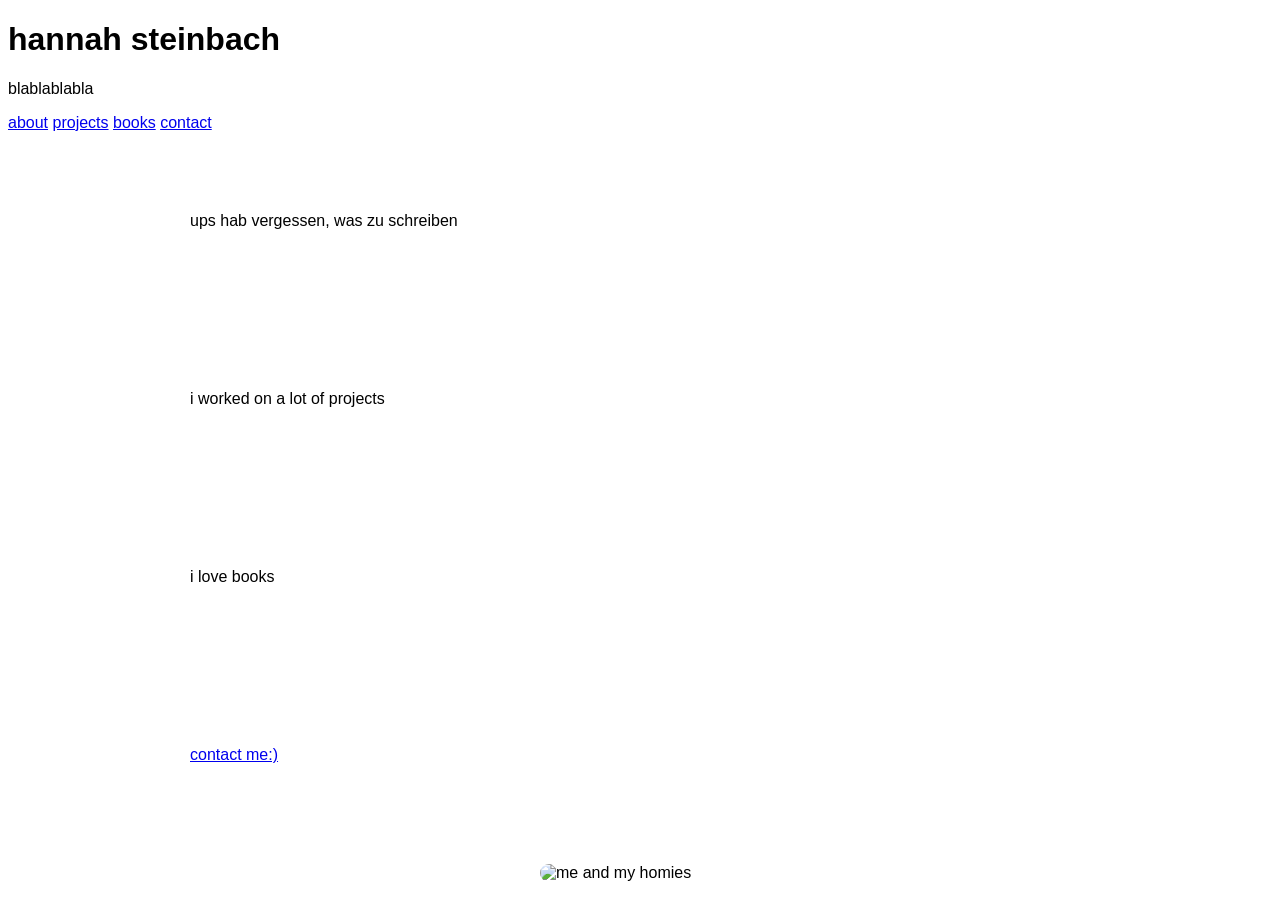
==== index.html @ c1c80cee "beautify" ====
<!DOCTYPE html>
<html lang="en">
<head>
  <meta charset="UTF-8">
  <meta name="viewport" content="width=device-width, initial-scale=1.0">
  <title>hannah steinbach</title>
  <link rel="stylesheet" href="style.css">
</head>

<body>

  <h1>hannah steinbach</h1>
  <p>blablablabla</p>

  <nav>
    <a href="#about">about</a>
    <a href="#projects">projects</a>
      <a href="#books">books</a>
    <a href="#contact">contact</a>
  </nav>

  <section id="about">
      ups hab vergessen, was zu schreiben
    <!-- about content -->
  </section>

  <section id="projects">
      i worked on a lot of projects
    <!-- projects content -->
  </section>

  <section id="books">
      i love books
    <!-- books -->
  </section>

  <section id="contact">
      <a href="mailto:hannahsteinbach0312@gmail.com">contact me:)</a>
    <!-- contact -->
  </section>

<img src="images/clormies.jpg" alt="me and my homies">
</body>
</html>
---- style.css ----
body {
  background: #FFFFFF;
  color: black;
  font-family: Arial, sans-serif;
}


section {
  padding: 80px 20px;
  max-width: 900px;
  margin: 0 auto;
}

img {
  width: 200px;
  border-radius: 12px;
  display: block;
  margin: 20px auto;
}
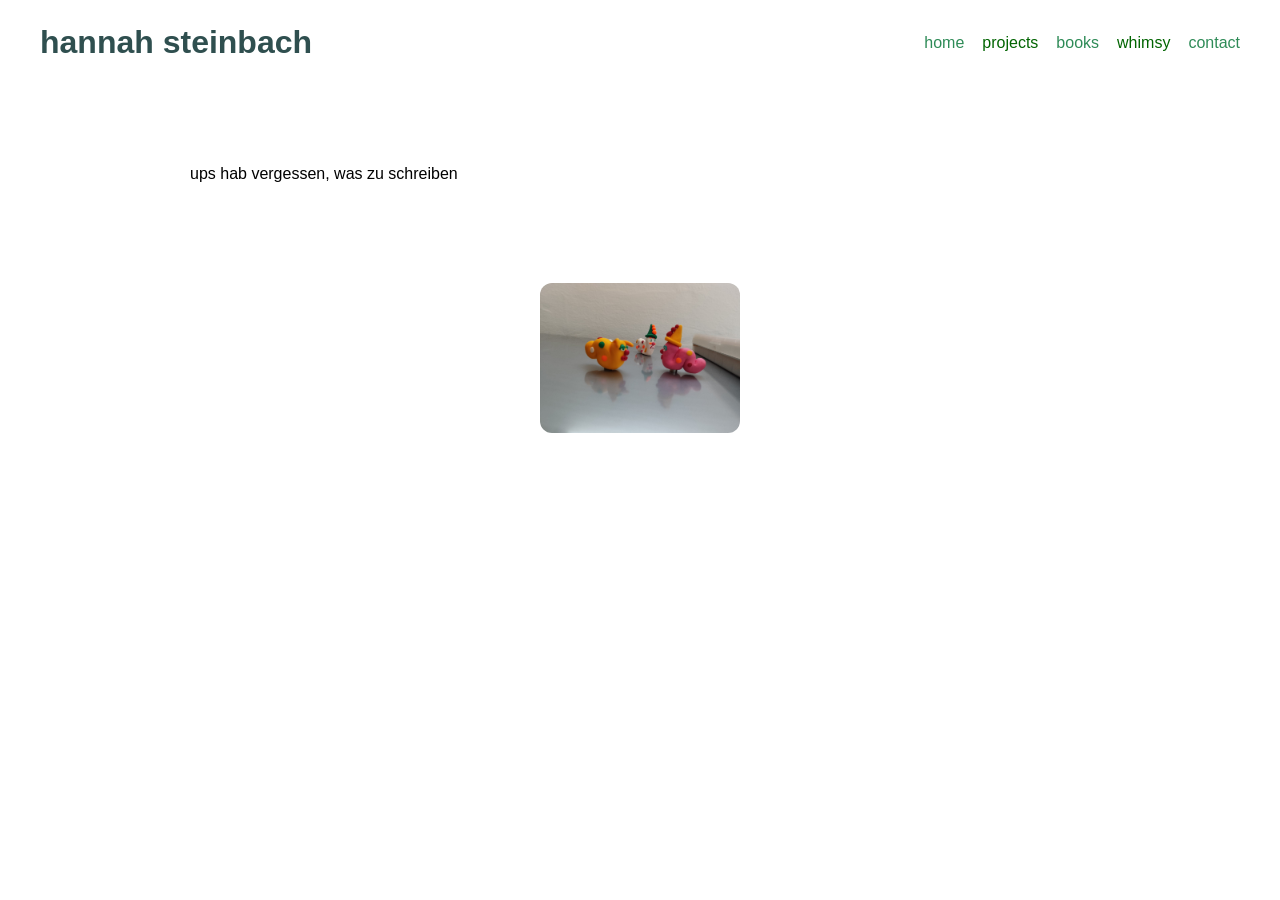
==== commit 2e565078: "stylingg" ====
--- a/index.html
+++ b/index.html
@@ -9,35 +9,24 @@
 
 <body>
 
-  <h1>hannah steinbach</h1>
-  <p>blablablabla</p>
+  <header class="topbar">
+    <h1 style="color:darkslategray;">hannah steinbach</h1>
 
-  <nav>
-    <a href="#about">about</a>
-    <a href="#projects">projects</a>
-      <a href="#books">books</a>
-    <a href="#contact">contact</a>
-  </nav>
+    <nav>
+      <a style="color:seagreen;" href="#home">home</a>
+        <a style="color:darkgreen;" href="sections/projects.html">projects</a>
+        <a style="color:seagreen;" href="sections/books.html">books</a>
+        <a style="color:darkgreen;" href="sections/whimsy.html">whimsy</a>
+        <a style="color:seagreen;" href="sections/contact">contact</a>
+    </nav>
+  </header>
 
-  <section id="about">
+  <section id="home">
       ups hab vergessen, was zu schreiben
     <!-- about content -->
   </section>
 
-  <section id="projects">
-      i worked on a lot of projects
-    <!-- projects content -->
-  </section>
 
-  <section id="books">
-      i love books
-    <!-- books -->
-  </section>
-
-  <section id="contact">
-      <a href="mailto:hannahsteinbach0312@gmail.com">contact me:)</a>
-    <!-- contact -->
-  </section>
 
 <img src="images/clormies.jpg" alt="me and my homies">
 </body>
--- a/style.css
+++ b/style.css
@@ -1,9 +1,31 @@
 body {
-  background: #FFFFFF;
+  background: white;
   color: black;
   font-family: Arial, sans-serif;
+  margin: 0;
 }
 
+.topbar {
+  display: flex;
+  justify-content: space-between;
+  align-items: center;
+  padding: 24px 40px;
+}
+
+.topbar h1 {
+  margin: 0;
+  font-size: 32px;
+}
+
+nav {
+  display: flex;
+  gap: 18px;
+}
+
+nav a {
+  text-decoration: none;
+  font-weight: 500;
+}
 
 section {
   padding: 80px 20px;
@@ -16,4 +38,4 @@
   border-radius: 12px;
   display: block;
   margin: 20px auto;
-}+}
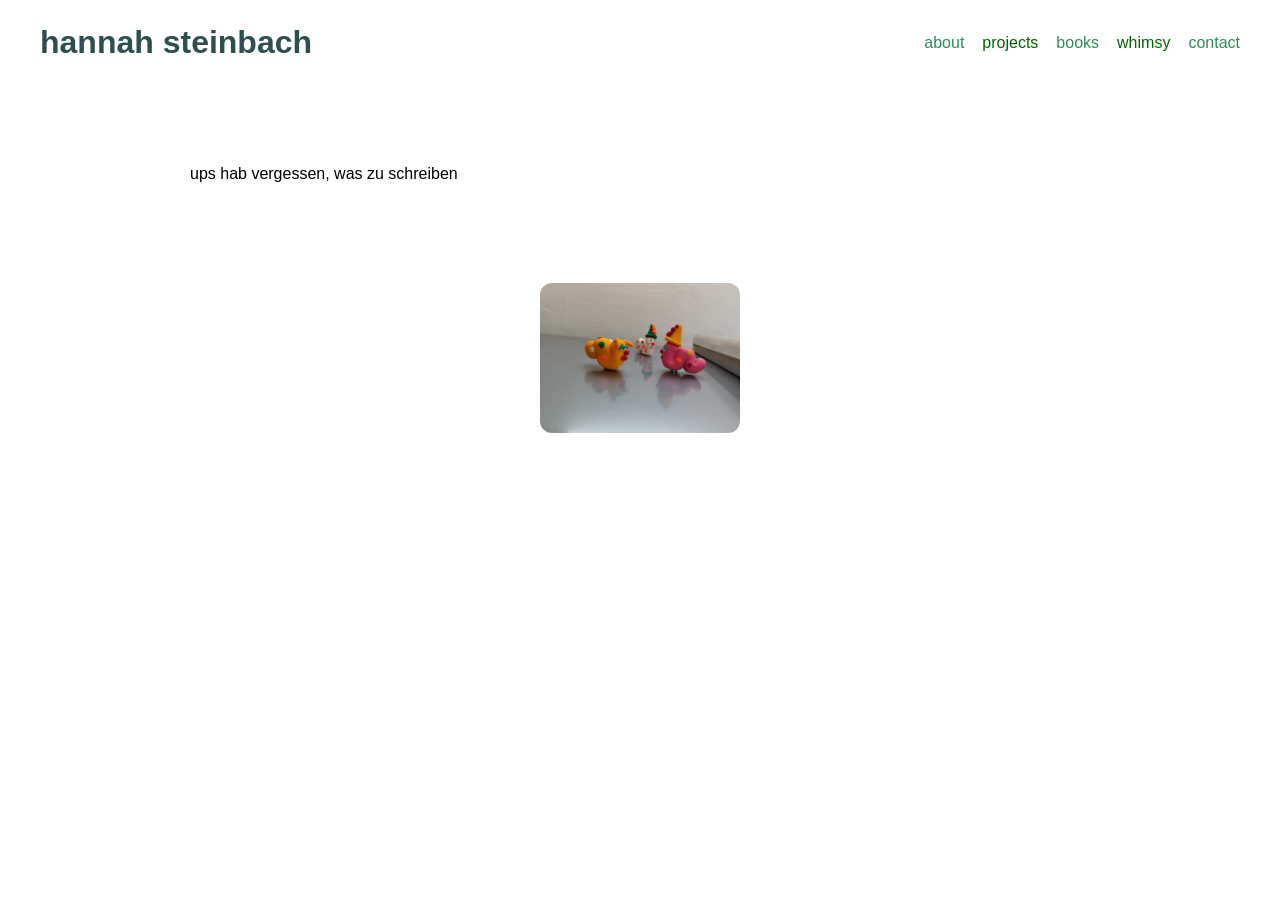
==== commit b74704d8: "about not home" ====
--- a/index.html
+++ b/index.html
@@ -13,7 +13,7 @@
     <h1 style="color:darkslategray;">hannah steinbach</h1>
 
     <nav>
-      <a style="color:seagreen;" href="#home">home</a>
+      <a style="color:seagreen;" href="#home">about</a>
         <a style="color:darkgreen;" href="sections/projects.html">projects</a>
         <a style="color:seagreen;" href="sections/books.html">books</a>
         <a style="color:darkgreen;" href="sections/whimsy.html">whimsy</a>
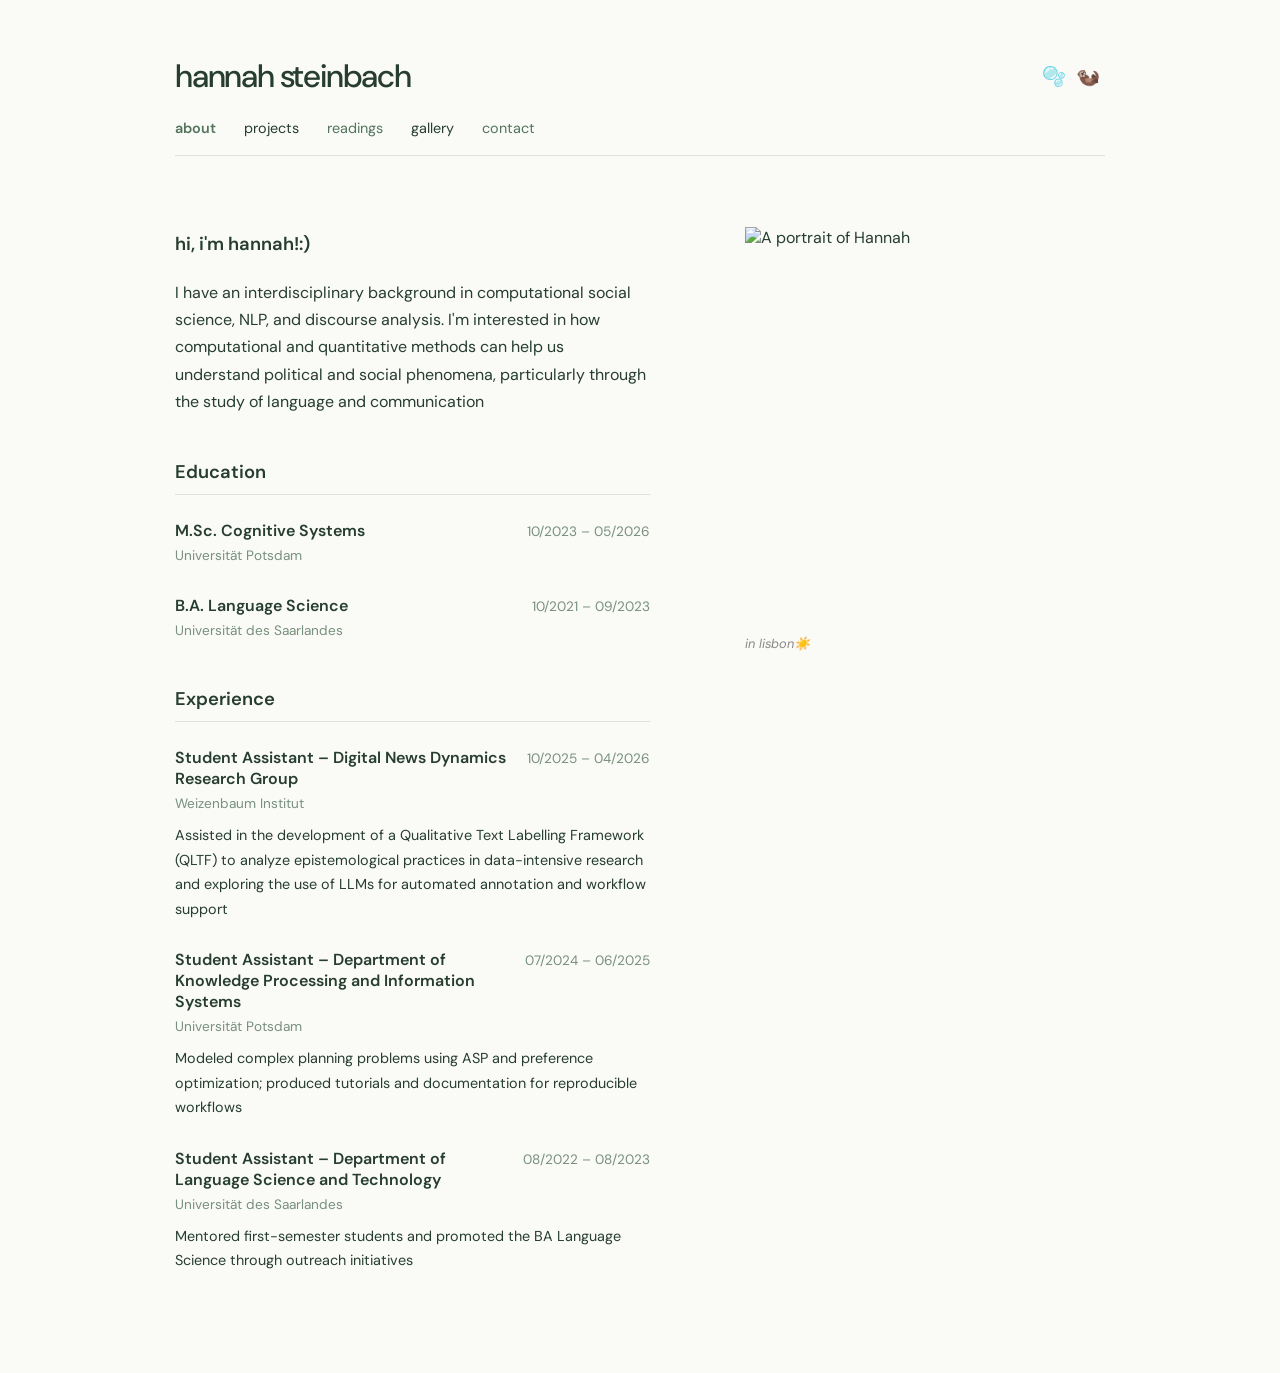
==== commit 56c1b08d: "finish" ====
--- a/index.html
+++ b/index.html
@@ -1,3 +1,4 @@
+
 <!DOCTYPE html>
 <html lang="en">
 <head>
@@ -10,24 +11,120 @@
 <body>
 
   <header class="topbar">
-    <h1 style="color:darkslategray;">hannah steinbach</h1>
+      <div class="title-row">
+        <h1>hannah steinbach</h1>
+        <span class="symbols">
+         <button class="quote-button" onclick="toggleQuote()">🫧</button>
+            🦦
+        </span>
+      </div>
 
+      <p id="bubble-quote" class="bubble-quote">
+        "if you're truly wild at heart, you'll fight for your dreams"
+      </p>
     <nav>
-      <a style="color:seagreen;" href="#home">about</a>
-        <a style="color:darkgreen;" href="sections/projects.html">projects</a>
-        <a style="color:seagreen;" href="sections/books.html">books</a>
-        <a style="color:darkgreen;" href="sections/whimsy.html">whimsy</a>
-        <a style="color:seagreen;" href="sections/contact">contact</a>
+      <a href="index.html" class="active">about</a>
+      <a href="sections/projects.html">projects</a>
+      <a href="sections/readings.html">readings</a>
+      <a href="sections/gallery.html">gallery</a>
+      <a href="sections/contact.html">contact</a>
     </nav>
   </header>
 
-  <section id="home">
-      ups hab vergessen, was zu schreiben
-    <!-- about content -->
-  </section>
 
+<main class="page-content">
+  <div class="about-intro">
+      <div class="about-text">
+        <div class="intro-text">
+          <p>hi, i'm hannah!:)</p>
+          <p>
+            I have an interdisciplinary background in computational social science,
+            NLP, and discourse analysis. I'm interested in how computational and
+            quantitative methods can help us understand political and social phenomena,
+            particularly through the study of language and communication
+          </p>
+        </div>
+      <section class="cv-section">
+        <h2>Education</h2>
 
+        <div class="cv-entry">
+          <div class="cv-entry-heading">
+            <strong>M.Sc. Cognitive Systems</strong>
+            <span>10/2023 – 05/2026</span>
+          </div>
+          <p class="institution">Universität Potsdam</p>
+        </div>
 
-<img src="images/clormies.jpg" alt="me and my homies">
+        <div class="cv-entry">
+          <div class="cv-entry-heading">
+            <strong>B.A. Language Science</strong>
+            <span>10/2021 – 09/2023</span>
+          </div>
+          <p class="institution">Universität des Saarlandes</p>
+        </div>
+      </section>
+
+      <section class="cv-section">
+        <h2>Experience</h2>
+
+        <div class="cv-entry">
+          <div class="cv-entry-heading">
+            <strong>Student Assistant – Digital News Dynamics Research Group</strong>
+            <span>10/2025 – 04/2026</span>
+          </div>
+          <p class="institution">Weizenbaum Institut</p>
+          <p>
+            Assisted in the development of a Qualitative Text Labelling
+            Framework (QLTF) to analyze epistemological practices in
+            data-intensive research and exploring the use of LLMs for
+            automated annotation and workflow support
+          </p>
+        </div>
+
+        <div class="cv-entry">
+          <div class="cv-entry-heading">
+            <strong>Student Assistant – Department of Knowledge Processing
+            and Information Systems</strong>
+            <span>07/2024 – 06/2025</span>
+          </div>
+          <p class="institution">Universität Potsdam</p>
+          <p>
+            Modeled complex planning problems using ASP and preference
+            optimization; produced tutorials and documentation for
+            reproducible workflows
+          </p>
+        </div>
+
+        <div class="cv-entry">
+          <div class="cv-entry-heading">
+            <strong>Student Assistant – Department of Language Science
+            and Technology</strong>
+            <span>08/2022 – 08/2023</span>
+          </div>
+          <p class="institution">Universität des Saarlandes</p>
+          <p>
+            Mentored first-semester students and promoted the BA Language
+            Science through outreach initiatives
+          </p>
+        </div>
+      </section>
+
+    </div>
+
+    <figure class="profile-figure">
+      <img src="images/hannah_lisbon.jpg"
+           alt="A portrait of Hannah"
+           class="profile-picture">
+      <figcaption>in lisbon☀️</figcaption>
+    </figure>
+
+  </div>
+</main>
+<script>
+  function toggleQuote() {
+    document.getElementById("bubble-quote")
+      .classList.toggle("visible");
+  }
+</script>
 </body>
 </html>
--- a/style.css
+++ b/style.css
@@ -1,41 +1,422 @@
+
+@import url('https://fonts.googleapis.com/css2?family=DM+Sans:wght@400;500;600;700&display=swap');
+
+/* GENERAL */
+.quote-button {
+  background: none;
+  border: none;
+  padding: 0;
+  cursor: pointer;
+  font: inherit;
+}
+
+.quote-button:hover {
+  transform: scale(1.2);
+}
+
+.bubble-quote {
+  display: none;
+  font-size: 0.8rem;
+  font-style: italic;
+  color: #71816b;
+  margin-top: 12px;
+}
+
+.bubble-quote.visible {
+  display: block;
+}
+
 body {
-  background: white;
-  color: black;
-  font-family: Arial, sans-serif;
+  background-color: #fafaf7;
+  color: #263d30;
+  font-family: 'DM Sans', sans-serif;
   margin: 0;
-}
+  padding: 0;
+}
+
+/* HEADER */
 
 .topbar {
+  max-width: 1000px;
+  margin: 55px auto 0;
+  padding: 0 35px;
+  box-sizing: border-box;
+}
+
+.title-row {
   display: flex;
   justify-content: space-between;
   align-items: center;
-  padding: 24px 40px;
-}
-
-.topbar h1 {
+}
+
+.title-row h1 {
   margin: 0;
-  font-size: 32px;
+  font-size: 2rem;
+  font-weight: 500;
+  letter-spacing: -1.2px;
+  color: #263d30;
+}
+
+.symbols {
+  font-size: 1.2rem;
+  letter-spacing: 5px;
+  transition: transform 0.4s ease;
+}
+
+.symbols:hover {
+  transform: rotate(12deg);
 }
 
 nav {
   display: flex;
-  gap: 18px;
+  flex-wrap: wrap;
+  gap: 28px;
+  margin-top: 22px;
+  padding-bottom: 18px;
+  border-bottom: 1px solid #dce3dc;
 }
 
 nav a {
   text-decoration: none;
-  font-weight: 500;
-}
-
-section {
-  padding: 80px 20px;
-  max-width: 900px;
-  margin: 0 auto;
-}
+  color: #52745c;
+  font-size: 0.9rem;
+  font-weight: 400;
+  transition: opacity 0.2s ease;
+}
+
+nav a:nth-child(even) {
+  color: #263d30;
+}
+
+nav a:hover {
+  opacity: 0.55;
+}
+
+nav a.active {
+  font-weight: 600;
+}
+
+/* IMAGES */
 
 img {
   width: 200px;
-  border-radius: 12px;
   display: block;
   margin: 20px auto;
 }
+
+/* PAGE CONTENT */
+
+.page-content {
+  max-width: 1000px;
+  margin: 55px auto;
+  padding: 0 35px;
+  box-sizing: border-box;
+}
+
+.page-content p {
+  max-width: 1000px;
+}
+
+.page-content img {
+  width: 200px;
+  height: auto;
+  display: block;
+  margin: 30px auto;
+}
+
+/* EMAIL LINKS */
+
+a.email-link {
+  color: seagreen;
+  text-decoration: none;
+  border-bottom: 1px solid transparent;
+  transition: 0.2s ease;
+}
+
+a.email-link:hover {
+  border-color: seagreen;
+}
+
+/* PHOTO GRID */
+
+.photo-grid {
+  max-width: 1000px;
+  margin: 55px auto;
+  padding: 0 35px;
+  box-sizing: border-box;
+
+  display: grid;
+  grid-template-columns: repeat(3, 1fr);
+  gap: 14px;
+}
+
+.photo-grid img {
+  width: 100%;
+  height: 250px;
+  object-fit: cover;
+  display: block;
+  margin: 0;
+  transition: opacity 0.3s ease;
+}
+
+.photo-grid img:hover {
+  opacity: 0.85;
+}
+
+/* MOBILE */
+
+@media (max-width: 650px) {
+  .topbar {
+    margin-top: 35px;
+    padding: 0 20px;
+  }
+
+  nav {
+    gap: 18px;
+  }
+
+  #about {
+    padding: 25px 20px;
+  }
+
+  .photo-grid {
+    grid-template-columns: repeat(2, 1fr);
+    gap: 8px;
+    padding: 0 16px;
+  }
+
+  .photo-grid img {
+    height: 180px;
+  }
+}
+
+/* CV LAYOUT */
+
+.about-intro {
+  display: flex;
+  align-items: flex-start;
+  gap: 55px;
+}
+
+.about-text {
+  flex: 1;
+  min-width: 0;
+}
+
+.cv-section {
+  margin-bottom: 45px;
+}
+
+.cv-section h2 {
+  font-size: 1.15rem;
+  font-weight: 600;
+  margin: 0 0 25px;
+  padding-bottom: 10px;
+  border-bottom: 1px solid #dce3dc;
+}
+
+.cv-entry {
+  margin-bottom: 28px;
+}
+
+.cv-entry-heading {
+  display: flex;
+  justify-content: space-between;
+  align-items: baseline;
+  gap: 20px;
+  color: #263d30;
+}
+
+.cv-entry-heading strong {
+  font-weight: 600;
+}
+
+.cv-entry-heading span {
+  color: #78907d;
+  font-size: 0.85rem;
+  white-space: nowrap;
+}
+
+.cv-entry p {
+  font-size: 0.9rem;
+  line-height: 1.7;
+  margin: 8px 0 0;
+}
+
+.cv-entry .institution {
+  color: #78907d;
+  margin-top: 3px;
+  font-size: 0.85rem;
+}
+
+@media (max-width: 750px) {
+  .about-intro {
+    flex-direction: column-reverse;
+    gap: 30px;
+  }
+
+  .cv-entry-heading {
+    flex-direction: column;
+    gap: 4px;
+  }
+
+  .cv-entry-heading span {
+    white-space: normal;
+  }
+}
+
+.profile-picture {
+  width: 320px;
+  height: 400px;
+  object-fit: cover;
+  margin: 0;
+  display: block;
+}
+.profile-figure figcaption {
+  font-size: 0.8rem;
+  color: #888;
+  margin-top: 8px;
+  font-style: italic;
+}
+
+/* Mobile */
+@media (max-width: 650px) {
+  .about-intro {
+    flex-direction: column-reverse;
+    gap: 25px;
+  }
+
+  .profile-picture {
+    width: 100%;
+    max-width: 320px;
+    height: 380px;
+  }
+}
+.about-intro .profile-picture {
+  width: 320px;
+  height: 400px;
+  max-width: none;
+  object-fit: cover;
+  display: block;
+  margin: 0;
+  flex-shrink: 0;
+}
+
+.intro-text {
+  margin-bottom: 45px;
+  line-height: 1.7;
+}
+
+.intro-text p:first-child {
+  font-size: 1.15rem;
+  font-weight: 600;
+  color: #263d30;
+}
+/* PROJECTS PAGE */
+
+.project-section {
+  margin-bottom: 55px;
+    width:100%
+}
+
+.project-section h2 {
+  font-size: 1.2rem;
+  font-weight: 600;
+  margin-bottom: 28px;
+  padding-bottom: 10px;
+  border-bottom: 1px solid #dce3dc;
+}
+
+.project-entry {
+  margin-bottom: 32px;
+}
+
+.project-entry h3 {
+  font-size: 1rem;
+  font-weight: 600;
+  margin: 0 0 6px;
+}
+
+.project-entry p {
+  font-size: 0.9rem;
+  line-height: 1.7;
+  margin: 7px 0;
+}
+
+.project-meta,
+.project-description {
+  color: #78907d;
+  font-size: 0.85rem !important;
+}
+
+.publication-citation {
+  line-height: 1.8 !important;
+}
+
+.project-entry a,
+.github-link a {
+  color: #52745c;
+  text-decoration: none;
+  border-bottom: 1px solid #dce3dc;
+}
+
+.project-entry a:hover,
+.github-link a:hover {
+  opacity: 0.6;
+}
+
+.github-link {
+  margin-top: 45px;
+  font-size: 0.9rem;
+}
+.social-links {
+  display: flex;
+  flex-wrap: wrap;
+  gap: 24px;
+  margin-top: 35px;
+}
+
+.social-links a {
+  color: #52745c;
+  text-decoration: none;
+  font-size: 0.9rem;
+  transition: opacity 0.2s ease;
+}
+
+.social-links a:hover {
+  opacity: 0.55;
+}
+.project-entry img.project-image {
+  width: 100%;
+  max-width: 600px;
+  height: auto;
+  display: block;
+  margin: 25px 0;
+}
+.clorm-button {
+  background: none;
+  border: none;
+  padding: 0;
+  font-size: 1.2rem;
+  cursor: pointer;
+  margin-top: 40px;
+  display: block;
+}
+
+.clorm-button:hover {
+  transform: scale(1.15);
+}
+
+.clorms-picture {
+  display: none;
+  margin-top: 20px;
+}
+
+.clorms-picture.visible {
+  display: block;
+}
+
+.clorms-picture img {
+  max-width: 100%;
+  height: auto;
+}
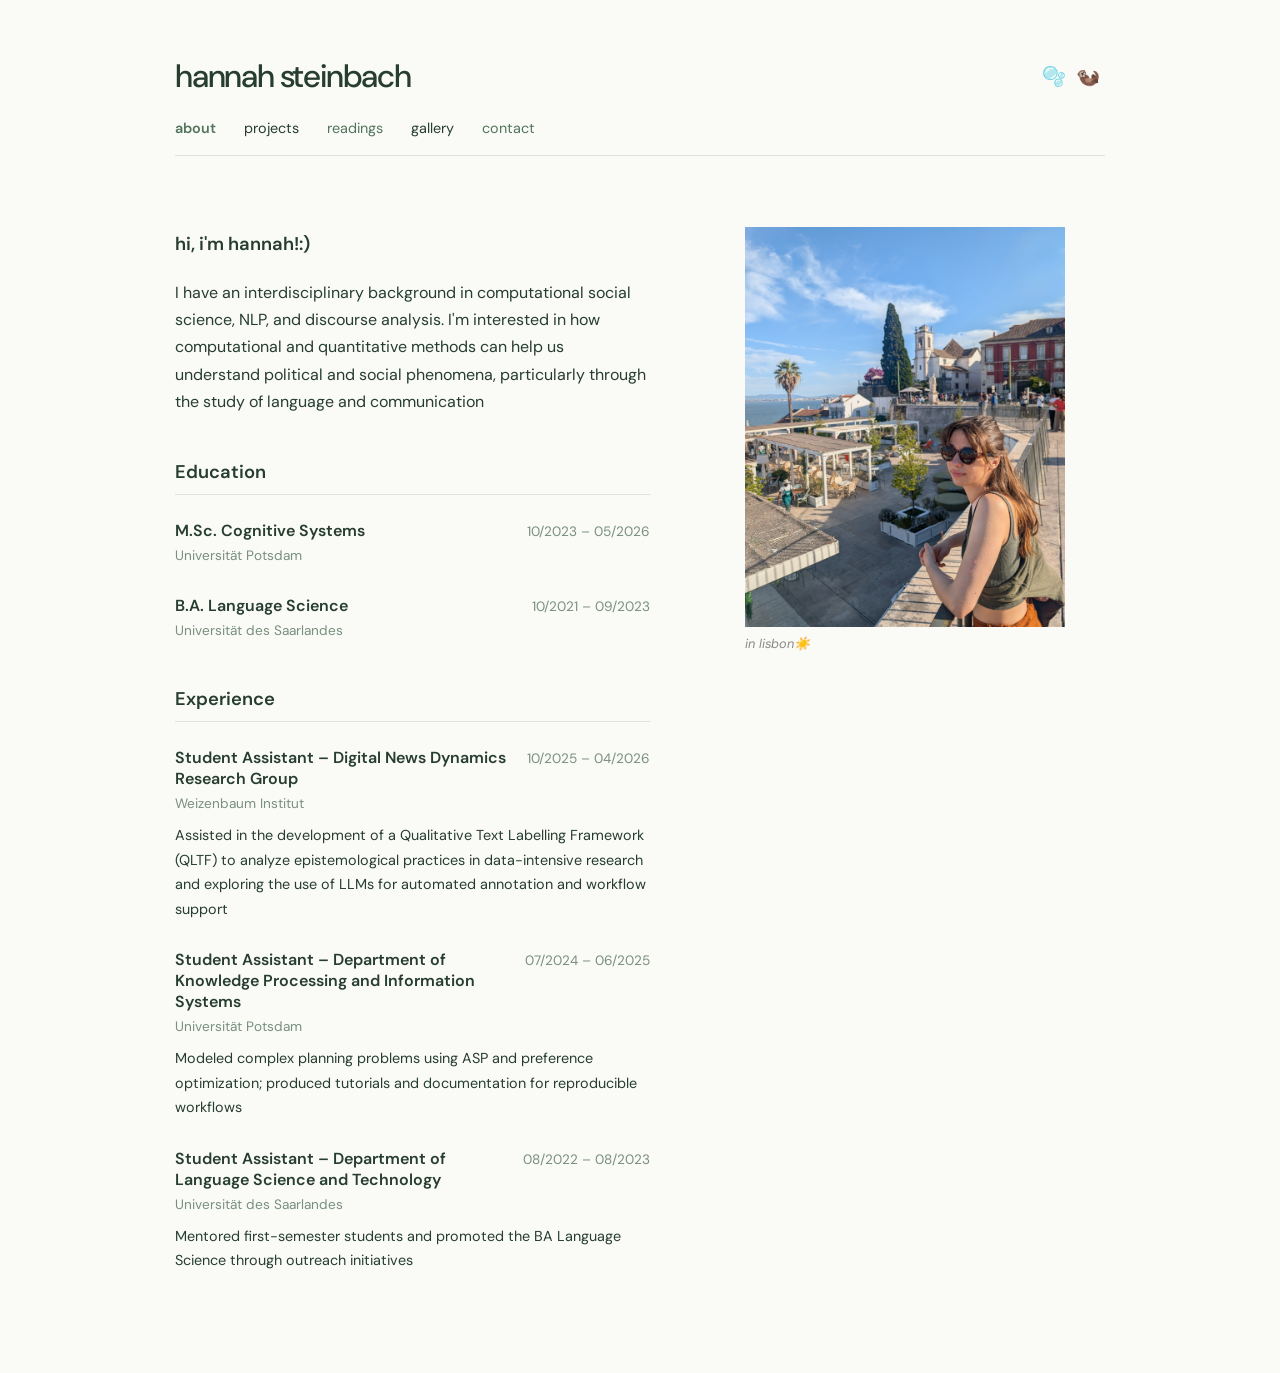
==== commit 6d4b432e: "fix file" ====
--- a/index.html
+++ b/index.html
@@ -112,7 +112,7 @@
     </div>
 
     <figure class="profile-figure">
-      <img src="images/hannah_lisbon.jpg"
+      <img src="images/hannah_lisbon.JPG"
            alt="A portrait of Hannah"
            class="profile-picture">
       <figcaption>in lisbon☀️</figcaption>
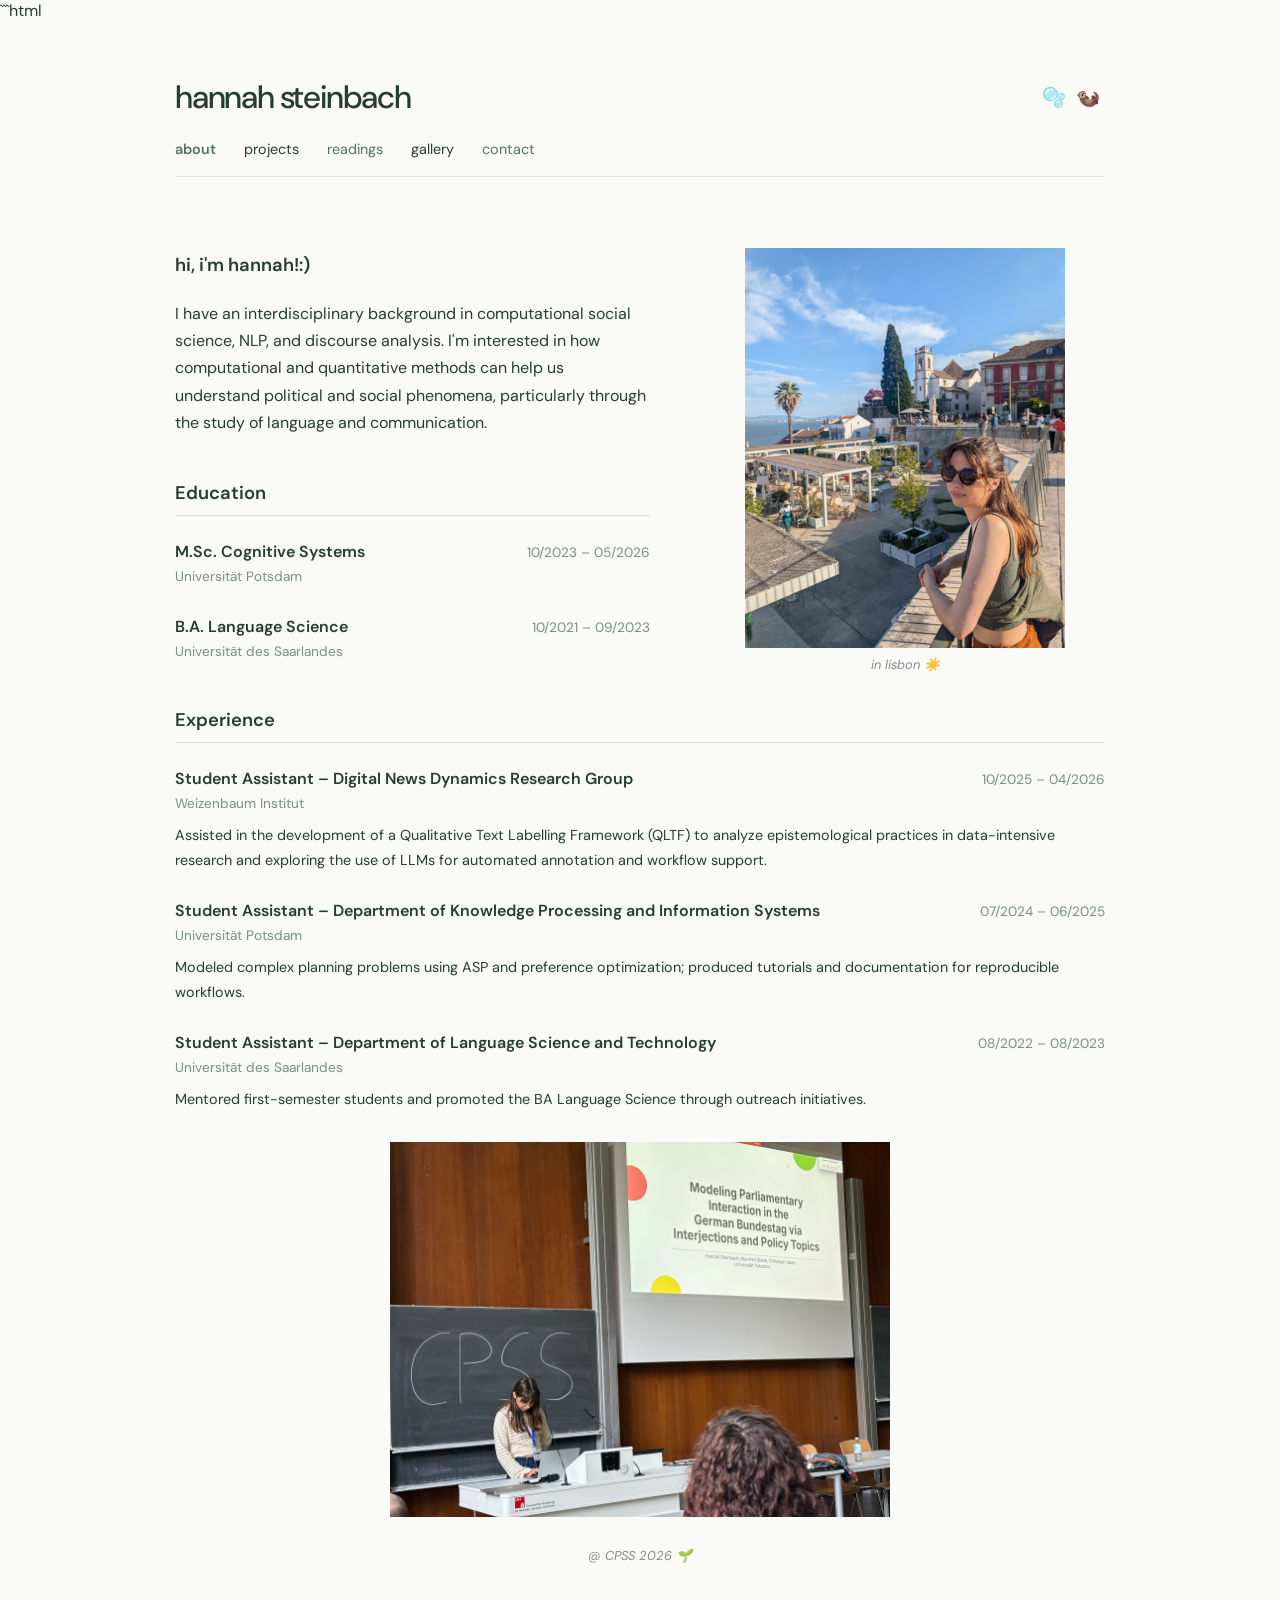
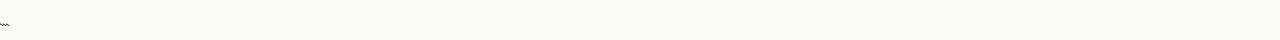
==== commit 361f456c: "add pic" ====
--- a/index.html
+++ b/index.html
@@ -1,4 +1,4 @@
-
+```html
 <!DOCTYPE html>
 <html lang="en">
 <head>
@@ -11,17 +11,18 @@
 <body>
 
   <header class="topbar">
-      <div class="title-row">
-        <h1>hannah steinbach</h1>
-        <span class="symbols">
-         <button class="quote-button" onclick="toggleQuote()">🫧</button>
-            🦦
-        </span>
-      </div>
+    <div class="title-row">
+      <h1>hannah steinbach</h1>
+      <span class="symbols">
+        <button class="quote-button" onclick="toggleQuote()">🫧</button>
+        🦦
+      </span>
+    </div>
 
-      <p id="bubble-quote" class="bubble-quote">
-        "if you're truly wild at heart, you'll fight for your dreams"
-      </p>
+    <p id="bubble-quote" class="bubble-quote">
+      "if you're truly wild at heart, you'll fight for your dreams"
+    </p>
+
     <nav>
       <a href="index.html" class="active">about</a>
       <a href="sections/projects.html">projects</a>
@@ -31,40 +32,60 @@
     </nav>
   </header>
 
+  <main class="page-content">
 
-<main class="page-content">
-  <div class="about-intro">
+    <!-- TOP ROW: INTRODUCTION / EDUCATION + LISBON -->
+
+    <div class="about-intro">
+
       <div class="about-text">
+
         <div class="intro-text">
           <p>hi, i'm hannah!:)</p>
           <p>
             I have an interdisciplinary background in computational social science,
             NLP, and discourse analysis. I'm interested in how computational and
             quantitative methods can help us understand political and social phenomena,
-            particularly through the study of language and communication
+            particularly through the study of language and communication.
           </p>
         </div>
-      <section class="cv-section">
-        <h2>Education</h2>
 
-        <div class="cv-entry">
-          <div class="cv-entry-heading">
-            <strong>M.Sc. Cognitive Systems</strong>
-            <span>10/2023 – 05/2026</span>
+        <section class="cv-section">
+          <h2>Education</h2>
+
+          <div class="cv-entry">
+            <div class="cv-entry-heading">
+              <strong>M.Sc. Cognitive Systems</strong>
+              <span>10/2023 – 05/2026</span>
+            </div>
+            <p class="institution">Universität Potsdam</p>
           </div>
-          <p class="institution">Universität Potsdam</p>
-        </div>
 
-        <div class="cv-entry">
-          <div class="cv-entry-heading">
-            <strong>B.A. Language Science</strong>
-            <span>10/2021 – 09/2023</span>
+          <div class="cv-entry">
+            <div class="cv-entry-heading">
+              <strong>B.A. Language Science</strong>
+              <span>10/2021 – 09/2023</span>
+            </div>
+            <p class="institution">Universität des Saarlandes</p>
           </div>
-          <p class="institution">Universität des Saarlandes</p>
-        </div>
-      </section>
+        </section>
 
-      <section class="cv-section">
+      </div>
+
+      <figure class="profile-figure">
+        <img src="images/hannah_lisbon.JPG"
+             alt="A portrait of Hannah"
+             class="profile-picture">
+        <figcaption>in lisbon ☀️</figcaption>
+      </figure>
+
+    </div>
+
+
+    <!-- BOTTOM ROW: CPSS + EXPERIENCE -->
+
+    <div class="about-bottom">
+      <section class="cv-section experience-section">
         <h2>Experience</h2>
 
         <div class="cv-entry">
@@ -77,7 +98,7 @@
             Assisted in the development of a Qualitative Text Labelling
             Framework (QLTF) to analyze epistemological practices in
             data-intensive research and exploring the use of LLMs for
-            automated annotation and workflow support
+            automated annotation and workflow support.
           </p>
         </div>
 
@@ -91,7 +112,7 @@
           <p>
             Modeled complex planning problems using ASP and preference
             optimization; produced tutorials and documentation for
-            reproducible workflows
+            reproducible workflows.
           </p>
         </div>
 
@@ -104,27 +125,29 @@
           <p class="institution">Universität des Saarlandes</p>
           <p>
             Mentored first-semester students and promoted the BA Language
-            Science through outreach initiatives
+            Science through outreach initiatives.
           </p>
         </div>
+
+      <figure class="cpss-figure">
+        <img src="images/cpss.JPG"
+             alt="At CPSS">
+        <figcaption>@ CPSS 2026 🌱</figcaption>
+      </figure>
       </section>
+
 
     </div>
 
-    <figure class="profile-figure">
-      <img src="images/hannah_lisbon.JPG"
-           alt="A portrait of Hannah"
-           class="profile-picture">
-      <figcaption>in lisbon☀️</figcaption>
-    </figure>
+  </main>
 
-  </div>
-</main>
-<script>
-  function toggleQuote() {
-    document.getElementById("bubble-quote")
-      .classList.toggle("visible");
-  }
-</script>
+  <script>
+    function toggleQuote() {
+      document.getElementById("bubble-quote")
+        .classList.toggle("visible");
+    }
+  </script>
+
 </body>
 </html>
+```
--- a/style.css
+++ b/style.css
@@ -272,11 +272,13 @@
   margin: 0;
   display: block;
 }
-.profile-figure figcaption {
+.profile-figure figcaption,
+.cpss-figure figcaption {
   font-size: 0.8rem;
   color: #888;
   margin-top: 8px;
   font-style: italic;
+    text-align: center;
 }
 
 /* Mobile */
@@ -419,4 +421,16 @@
 .clorms-picture img {
   max-width: 100%;
   height: auto;
+}
+
+.profile-figure .cpss-image {
+  width: 400px;
+  max-width: 100%;
+  height: auto;
+  margin-top: 30px;
+}
+.cpss-figure img {
+  width: 100%;
+  max-width: 500px;
+  height: auto;
 }
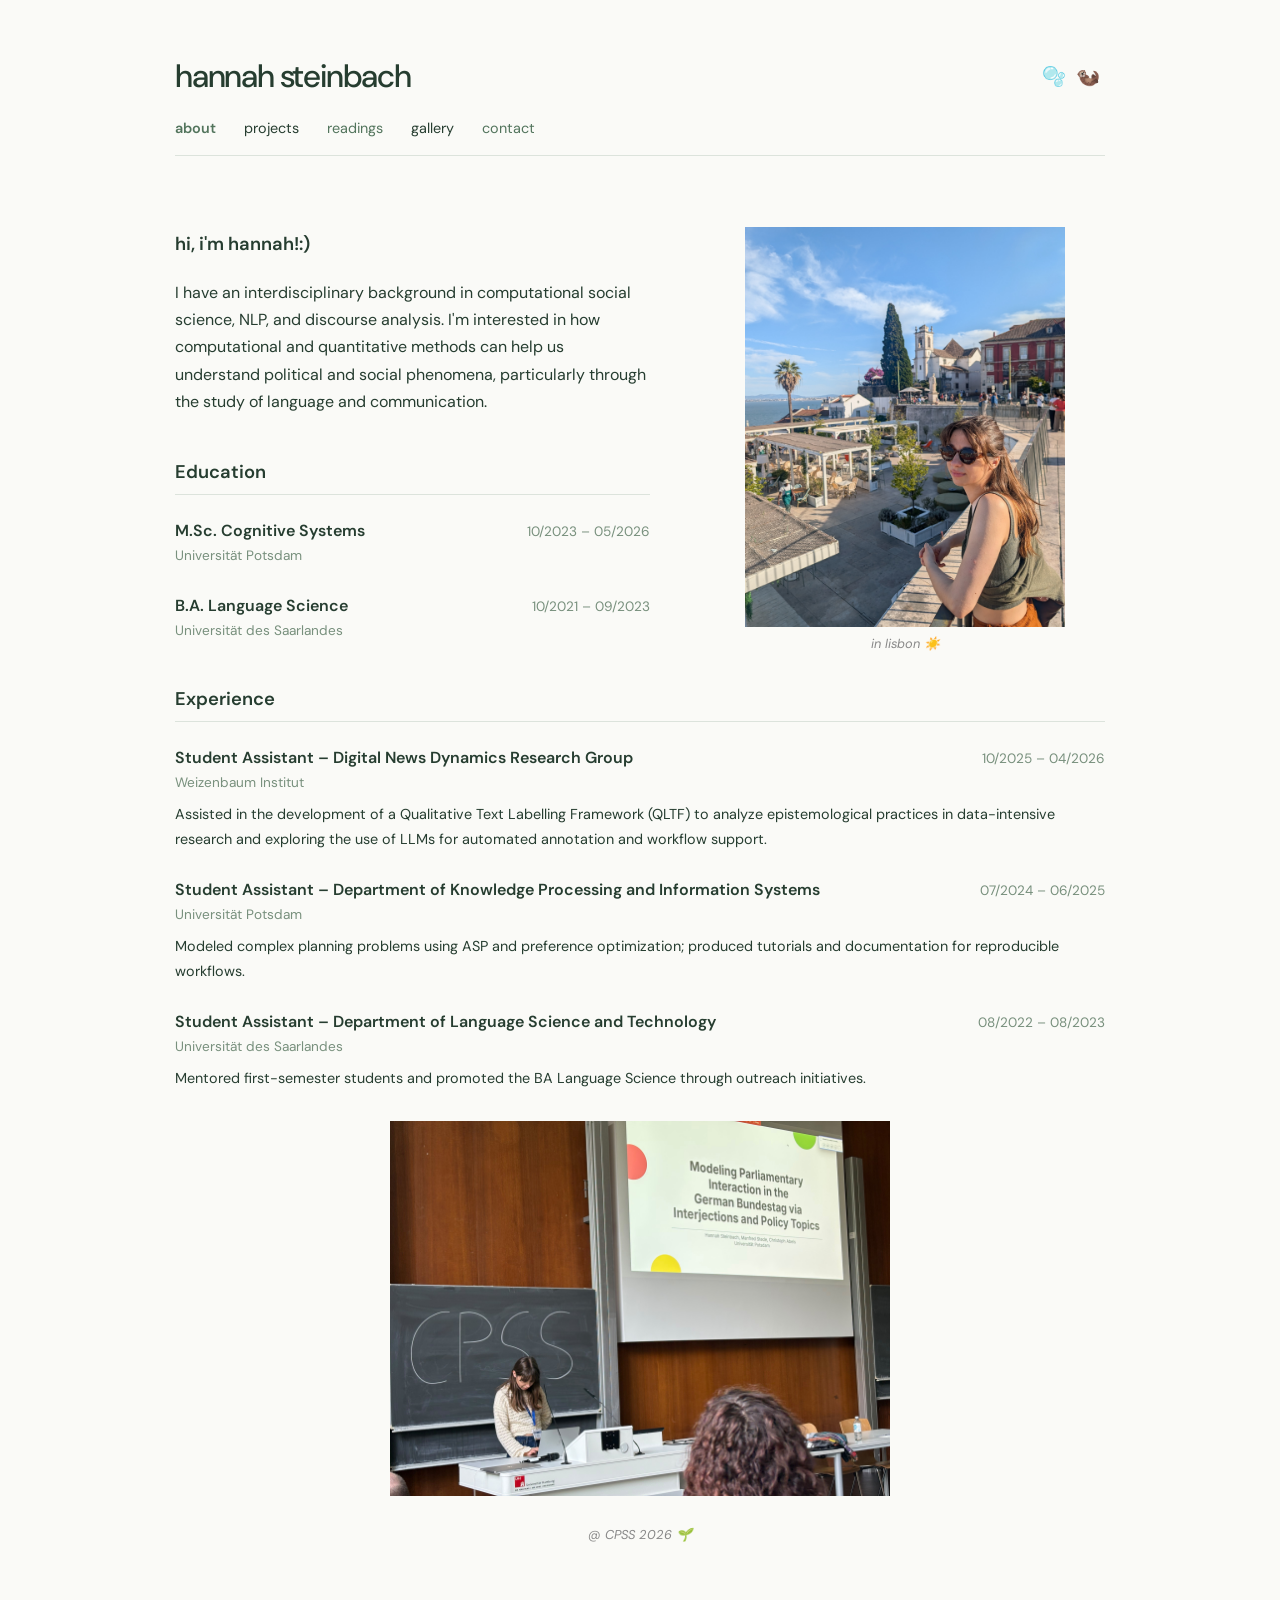
==== commit 03595b93: "typo" ====
--- a/index.html
+++ b/index.html
@@ -1,4 +1,3 @@
-```html
 <!DOCTYPE html>
 <html lang="en">
 <head>
